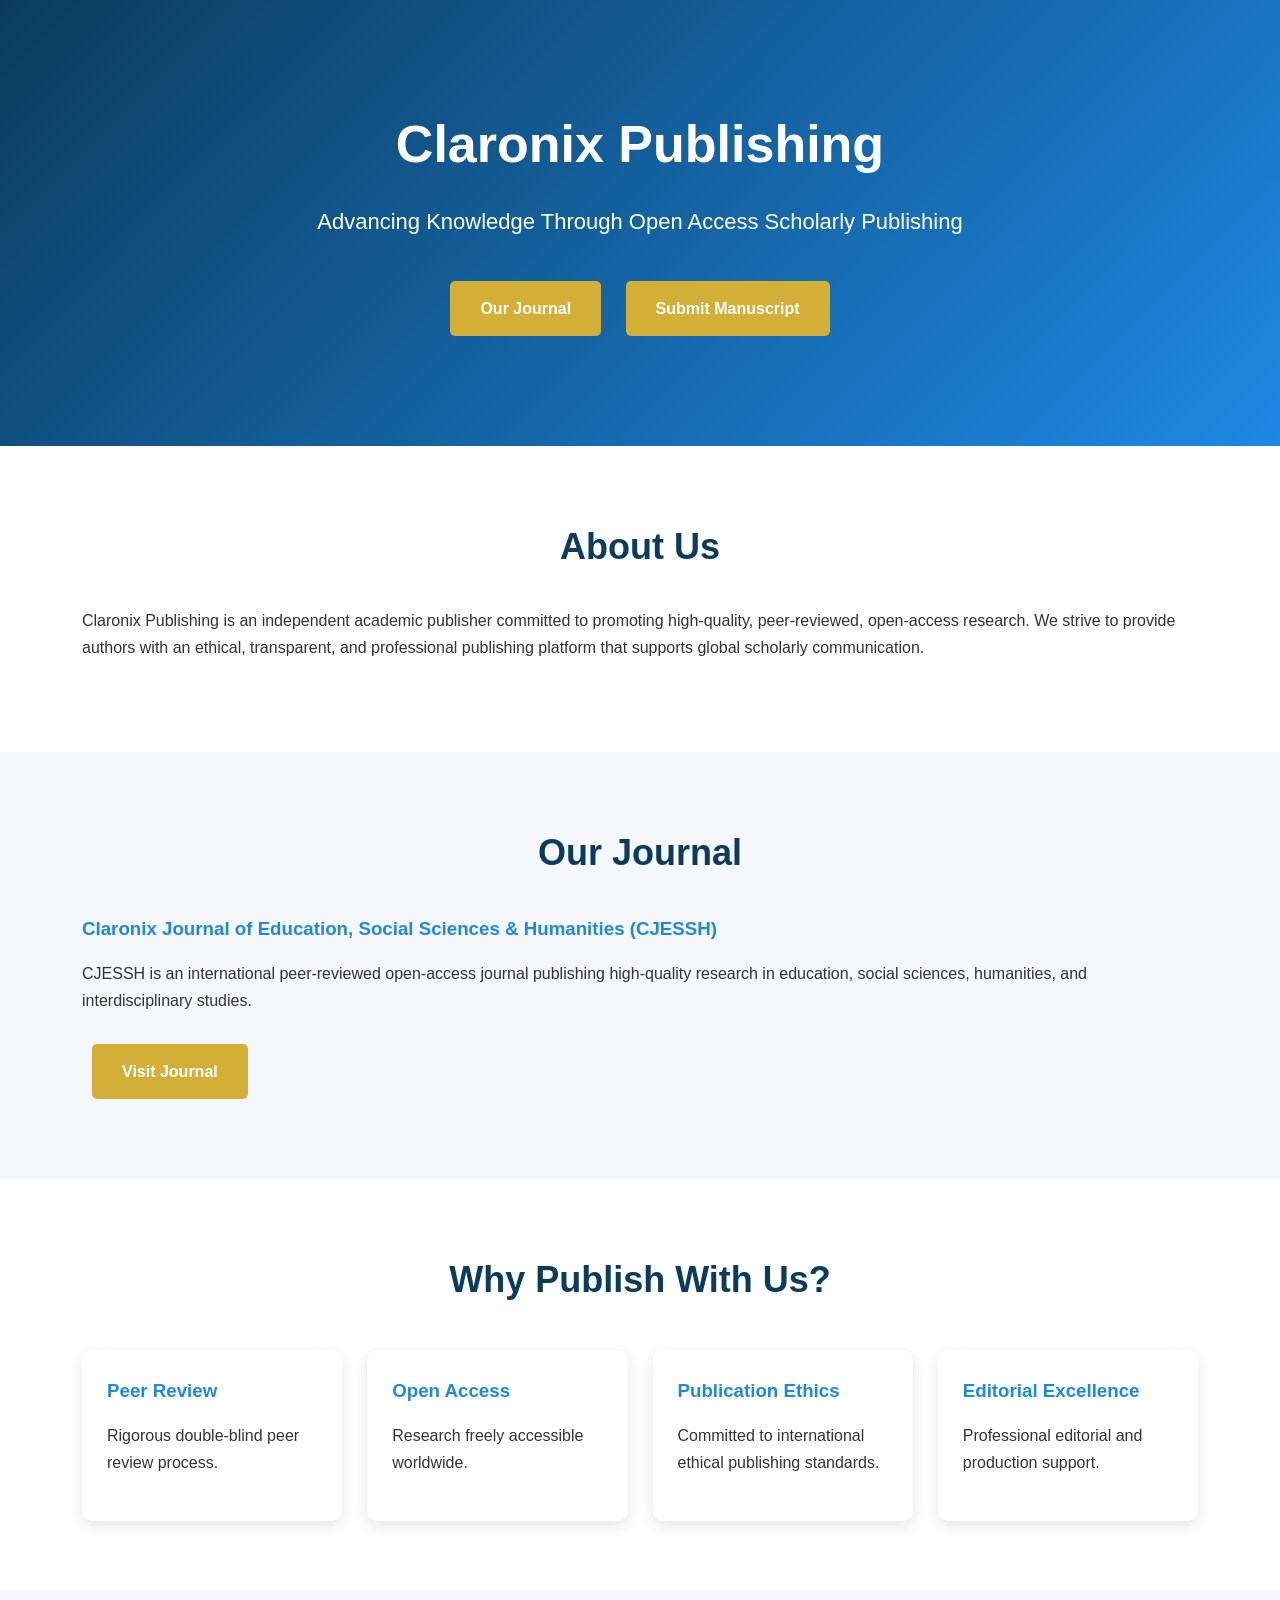
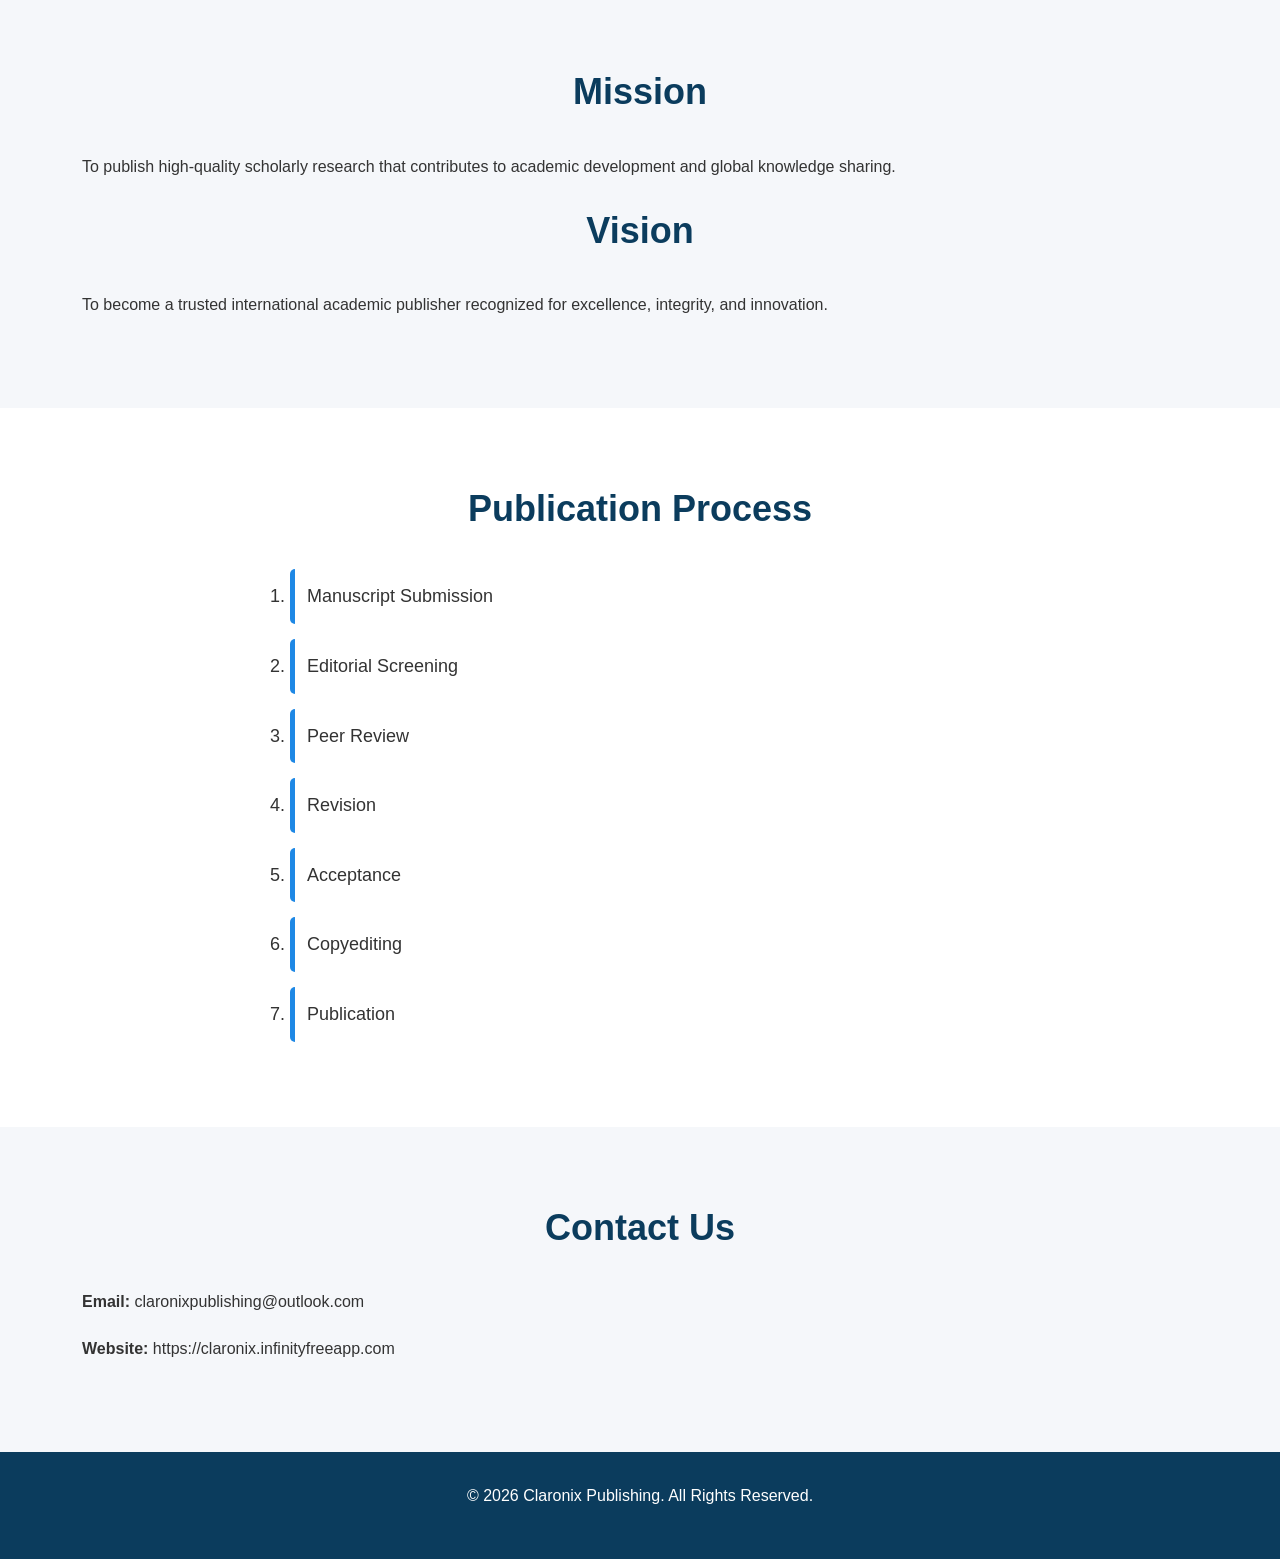
==== index.html @ 6aab6c00 "Add files via upload" ====
<!DOCTYPE html>
<html lang="en">
<head>
<meta charset="UTF-8">
<meta name="viewport" content="width=device-width, initial-scale=1.0">
<title>Claronix Publishing</title>
<link rel="stylesheet" href="style.css">
</head>

<body>

<header>
    <div class="container">
        <h1>Claronix Publishing</h1>
        <p>Advancing Knowledge Through Open Access Scholarly Publishing</p>

        <a href="#journal" class="btn">Our Journal</a>
        <a href="https://claronix.infinityfreeapp.com/index.php/cjessh" class="btn">Submit Manuscript</a>
    </div>
</header>

<section id="about">
<div class="container">
<h2>About Us</h2>

<p>
Claronix Publishing is an independent academic publisher committed to promoting
high-quality, peer-reviewed, open-access research. We strive to provide authors
with an ethical, transparent, and professional publishing platform that supports
global scholarly communication.
</p>

</div>
</section>

<section id="journal">
<div class="container">

<h2>Our Journal</h2>

<h3>Claronix Journal of Education, Social Sciences & Humanities (CJESSH)</h3>

<p>
CJESSH is an international peer-reviewed open-access journal publishing
high-quality research in education, social sciences, humanities,
and interdisciplinary studies.
</p>

<a href="https://claronix.infinityfreeapp.com/index.php/cjessh" class="btn">
Visit Journal
</a>

</div>
</section>

<section id="why">

<div class="container">

<h2>Why Publish With Us?</h2>

<div class="cards">

<div class="card">
<h3>Peer Review</h3>
<p>Rigorous double-blind peer review process.</p>
</div>

<div class="card">
<h3>Open Access</h3>
<p>Research freely accessible worldwide.</p>
</div>

<div class="card">
<h3>Publication Ethics</h3>
<p>Committed to international ethical publishing standards.</p>
</div>

<div class="card">
<h3>Editorial Excellence</h3>
<p>Professional editorial and production support.</p>
</div>

</div>

</div>

</section>

<section>

<div class="container">

<h2>Mission</h2>

<p>
To publish high-quality scholarly research that contributes to academic
development and global knowledge sharing.
</p>

<h2>Vision</h2>

<p>
To become a trusted international academic publisher recognized for excellence,
integrity, and innovation.
</p>

</div>

</section>

<section>

<div class="container">

<h2>Publication Process</h2>

<ol>

<li>Manuscript Submission</li>

<li>Editorial Screening</li>

<li>Peer Review</li>

<li>Revision</li>

<li>Acceptance</li>

<li>Copyediting</li>

<li>Publication</li>

</ol>

</div>

</section>

<section>

<div class="container">

<h2>Contact Us</h2>

<p><strong>Email:</strong> claronixpublishing@outlook.com</p>

<p><strong>Website:</strong> https://claronix.infinityfreeapp.com</p>

</div>

</section>

<footer>

<div class="container">

<p>© 2026 Claronix Publishing. All Rights Reserved.</p>

</div>

</footer>

</body>
</html>
---- style.css ----
/* ===========================
   Claronix Publishing Website
   style.css
=========================== */

*{
    margin:0;
    padding:0;
    box-sizing:border-box;
}

body{
    font-family:Arial, Helvetica, sans-serif;
    background:#f5f7fa;
    color:#333;
    line-height:1.7;
}

.container{
    width:90%;
    max-width:1200px;
    margin:auto;
}

/* Header */

header{
    background:linear-gradient(135deg,#0B3C5D,#1E88E5);
    color:#fff;
    text-align:center;
    padding:100px 20px;
}

header h1{
    font-size:52px;
    margin-bottom:15px;
}

header p{
    font-size:22px;
    margin-bottom:30px;
}

.btn{
    display:inline-block;
    margin:10px;
    padding:14px 30px;
    background:#D4AF37;
    color:#fff;
    text-decoration:none;
    border-radius:5px;
    font-weight:bold;
    transition:.3s;
}

.btn:hover{
    background:#b38f2b;
}

/* Sections */

section{
    padding:70px 20px;
}

section:nth-child(even){
    background:#ffffff;
}

section:nth-child(odd){
    background:#f5f7fa;
}

h2{
    text-align:center;
    color:#0B3C5D;
    font-size:36px;
    margin-bottom:30px;
}

h3{
    color:#1E88E5;
    margin-bottom:15px;
}

p{
    margin-bottom:20px;
}

/* Cards */

.cards{
    display:grid;
    grid-template-columns:repeat(auto-fit,minmax(250px,1fr));
    gap:25px;
    margin-top:40px;
}

.card{
    background:#fff;
    padding:25px;
    border-radius:10px;
    box-shadow:0 5px 15px rgba(0,0,0,.1);
    transition:.3s;
}

.card:hover{
    transform:translateY(-8px);
}

/* Ordered List */

ol{
    max-width:700px;
    margin:auto;
    font-size:18px;
}

ol li{
    margin-bottom:15px;
    padding:12px;
    background:#fff;
    border-left:5px solid #1E88E5;
    border-radius:5px;
}

/* Footer */

footer{
    background:#0B3C5D;
    color:#fff;
    text-align:center;
    padding:30px;
}

/* Responsive */

@media(max-width:768px){

header{
    padding:70px 20px;
}

header h1{
    font-size:36px;
}

header p{
    font-size:18px;
}

h2{
    font-size:28px;
}

.btn{
    display:block;
    width:220px;
    margin:10px auto;
}

}
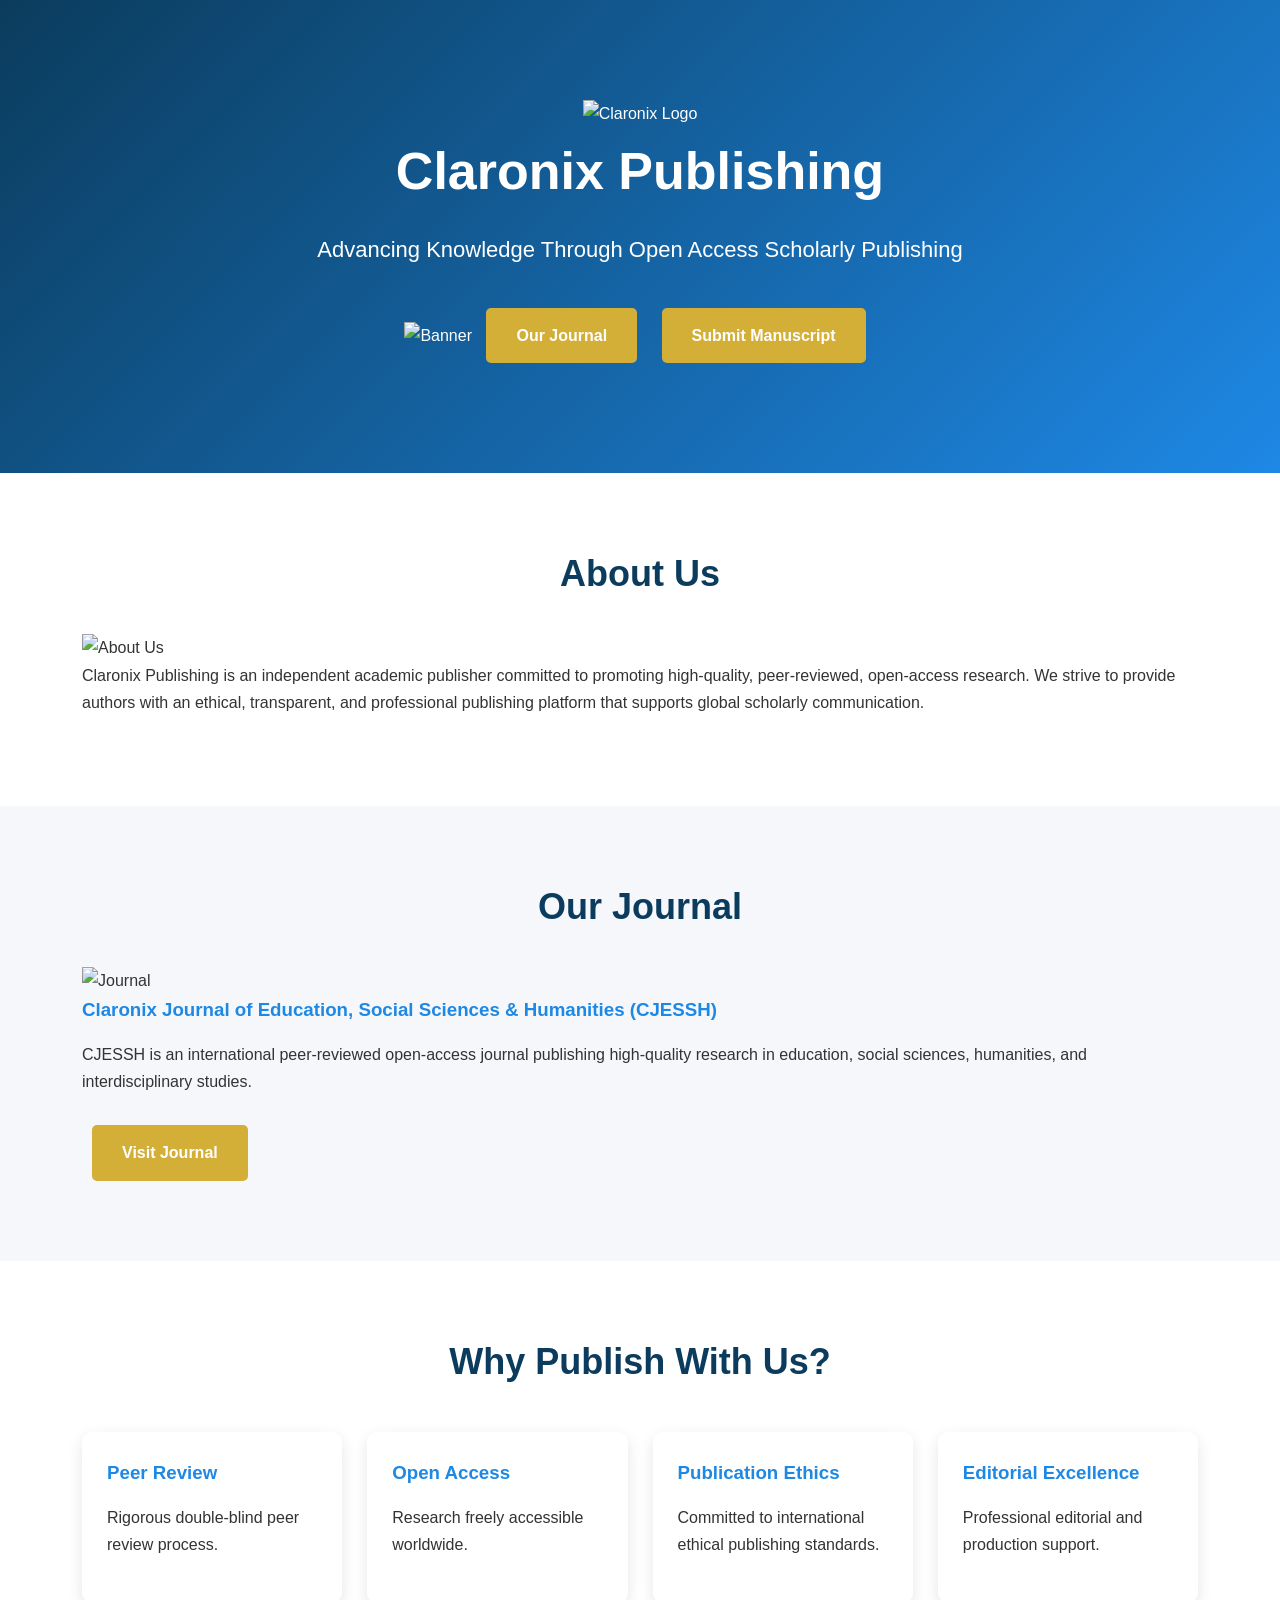
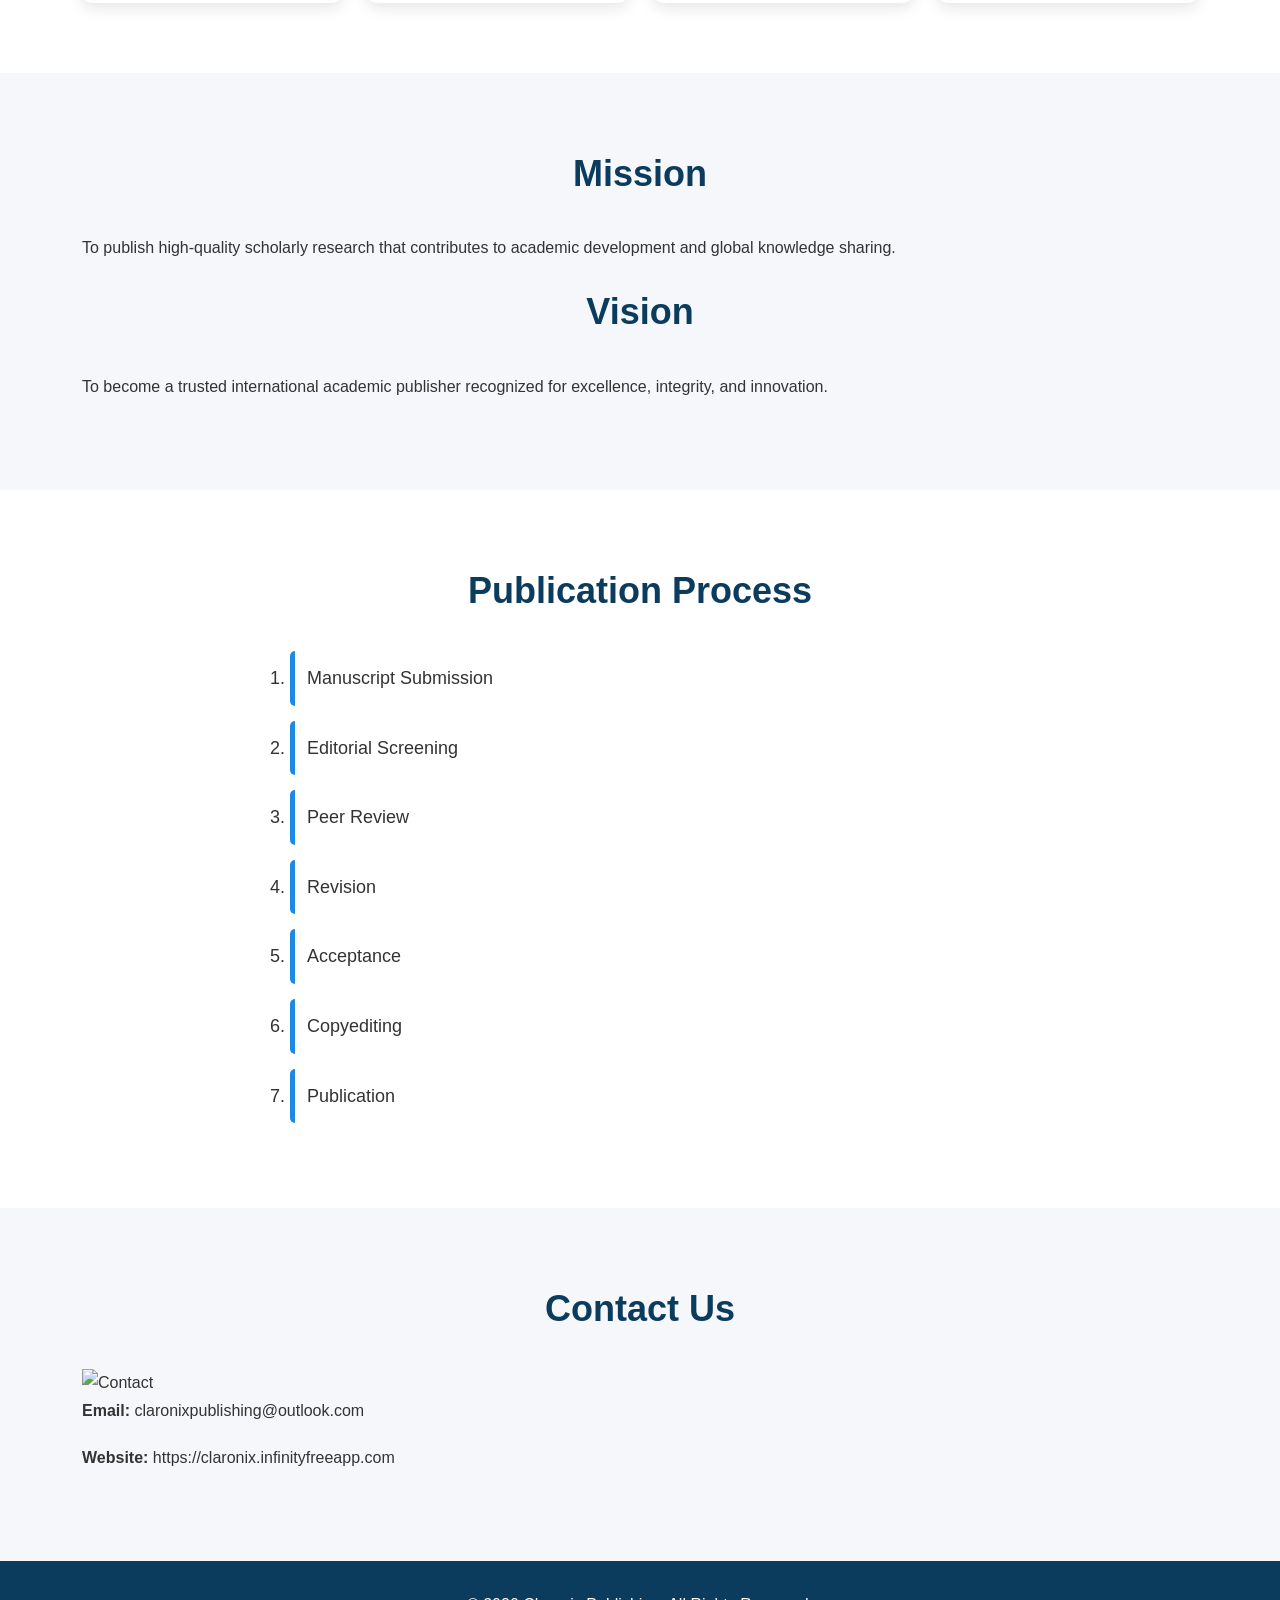
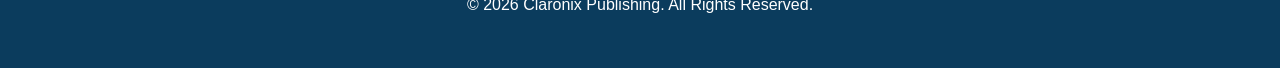
==== commit ea4ad569: "Update index.html" ====
--- a/index.html
+++ b/index.html
@@ -11,8 +11,14 @@
 
 <header>
     <div class="container">
+        
+                <img src="logo.jpg.png" alt="Claronix Logo" width="120">
+        
         <h1>Claronix Publishing</h1>
+        
         <p>Advancing Knowledge Through Open Access Scholarly Publishing</p>
+        
+        <img src="banner.png.png" alt="Banner" width="100%">
 
         <a href="#journal" class="btn">Our Journal</a>
         <a href="https://claronix.infinityfreeapp.com/index.php/cjessh" class="btn">Submit Manuscript</a>
@@ -22,6 +28,8 @@
 <section id="about">
 <div class="container">
 <h2>About Us</h2>
+    
+    <img src="about.jpg.png" alt="About Us" width="300">
 
 <p>
 Claronix Publishing is an independent academic publisher committed to promoting
@@ -37,6 +45,8 @@
 <div class="container">
 
 <h2>Our Journal</h2>
+    
+    <img src="journal.jpg.png" alt="Journal" width="300">
 
 <h3>Claronix Journal of Education, Social Sciences & Humanities (CJESSH)</h3>
 
@@ -143,6 +153,8 @@
 
 <h2>Contact Us</h2>
 
+    <img src="contact.jpg.png" alt="Contact" width="250">
+
 <p><strong>Email:</strong> claronixpublishing@outlook.com</p>
 
 <p><strong>Website:</strong> https://claronix.infinityfreeapp.com</p>
@@ -162,4 +174,4 @@
 </footer>
 
 </body>
-</html>+</html>
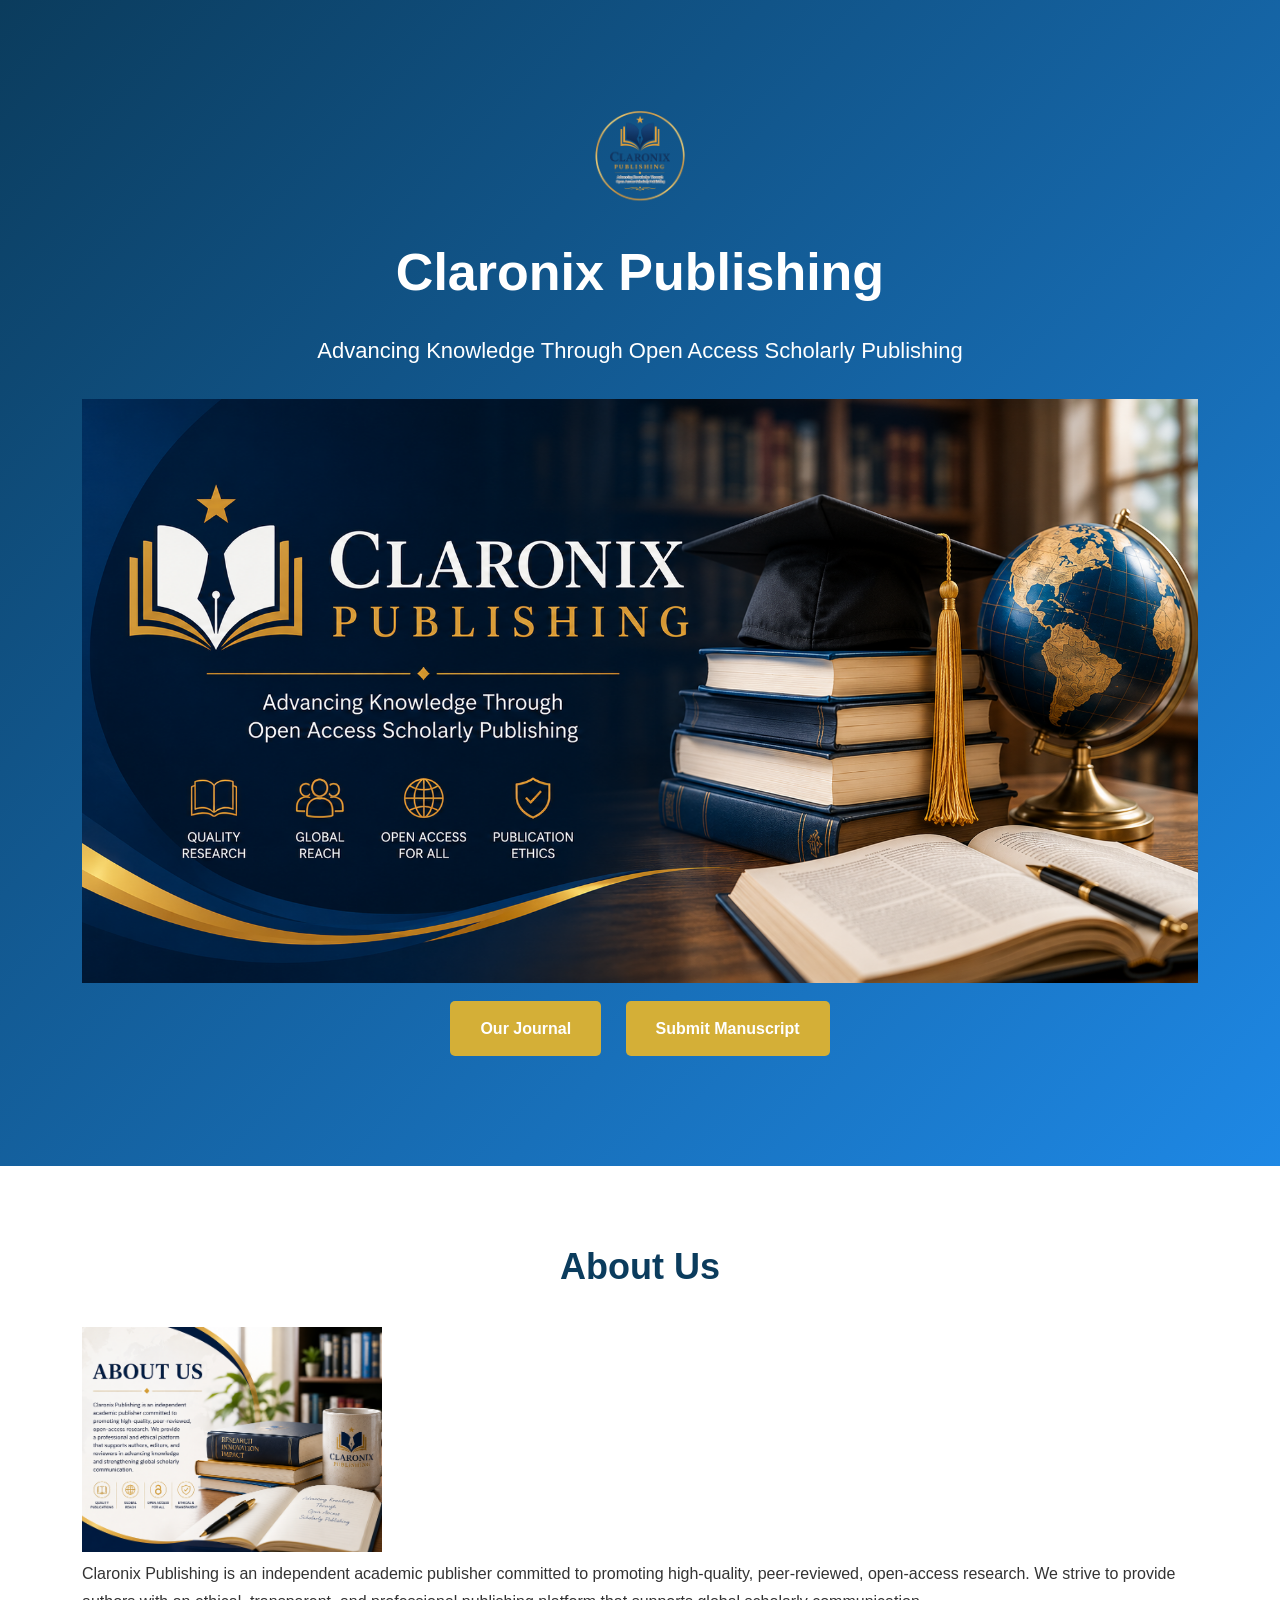
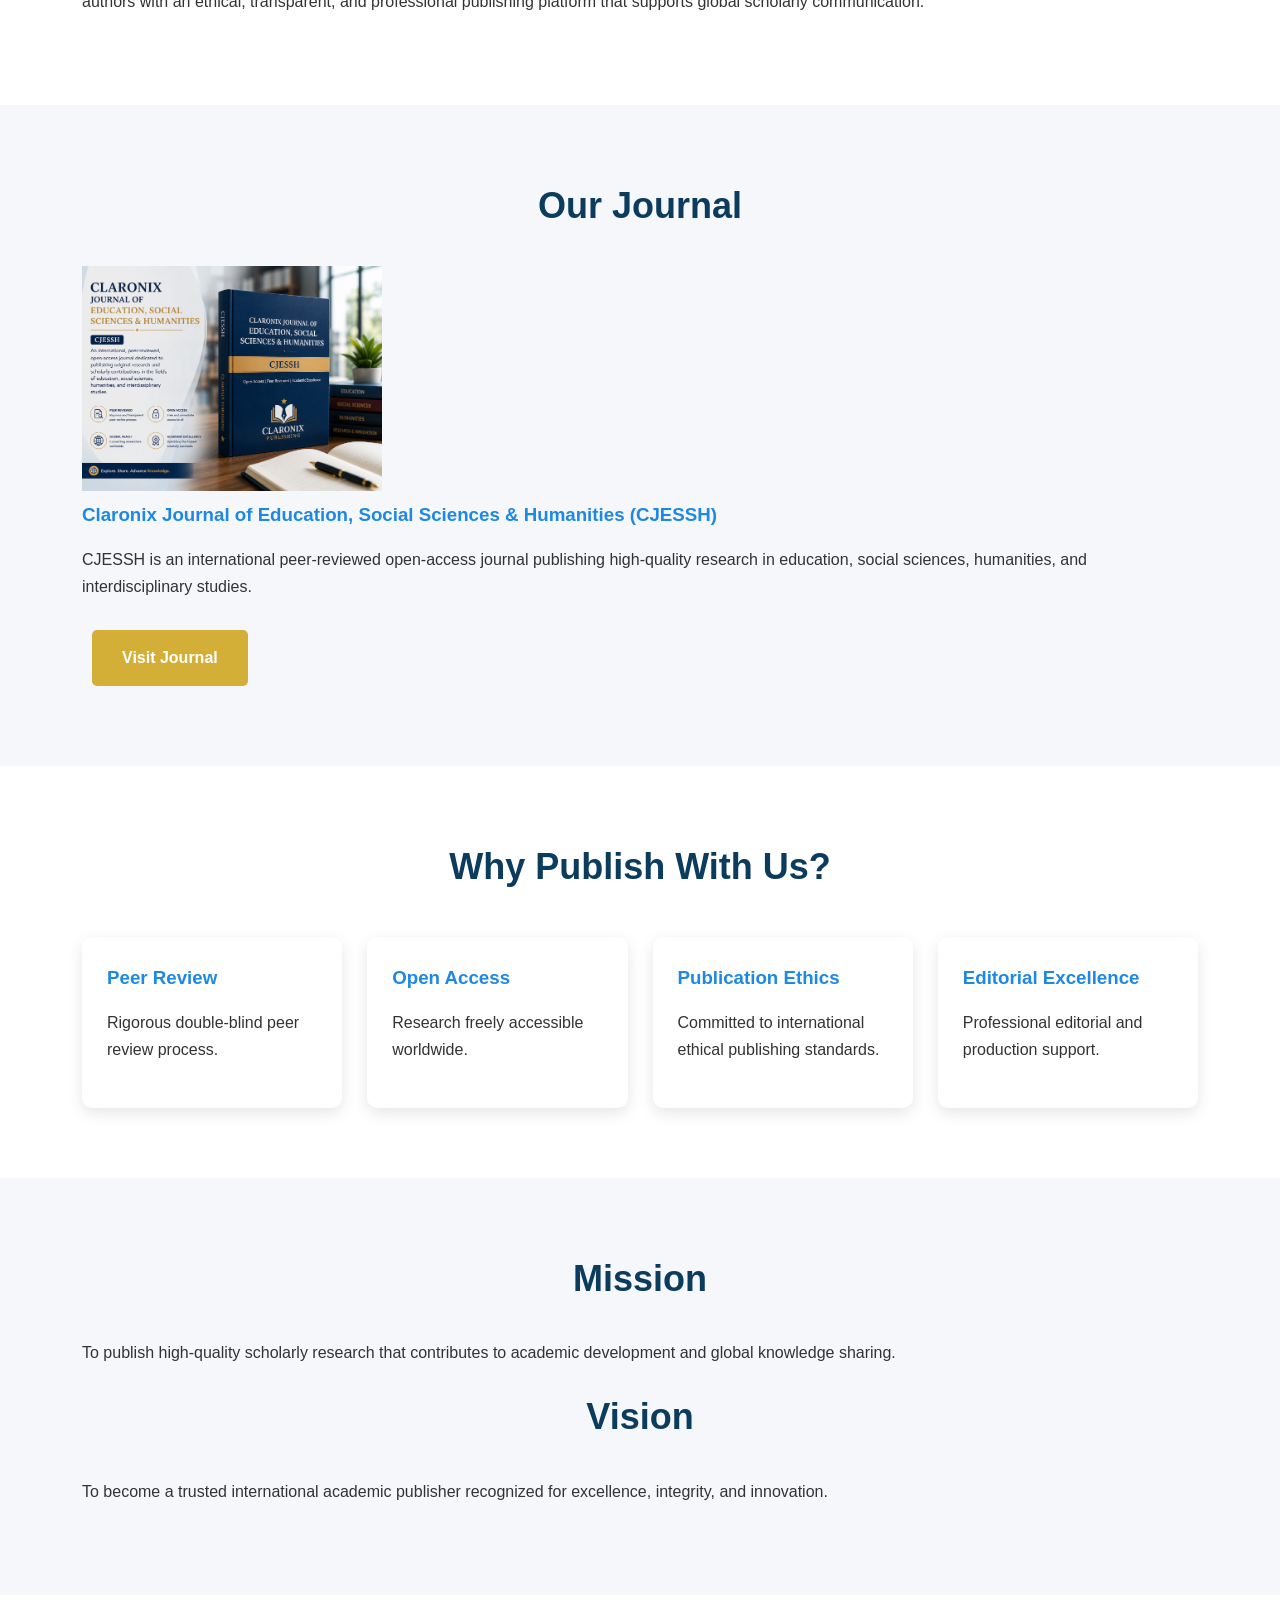
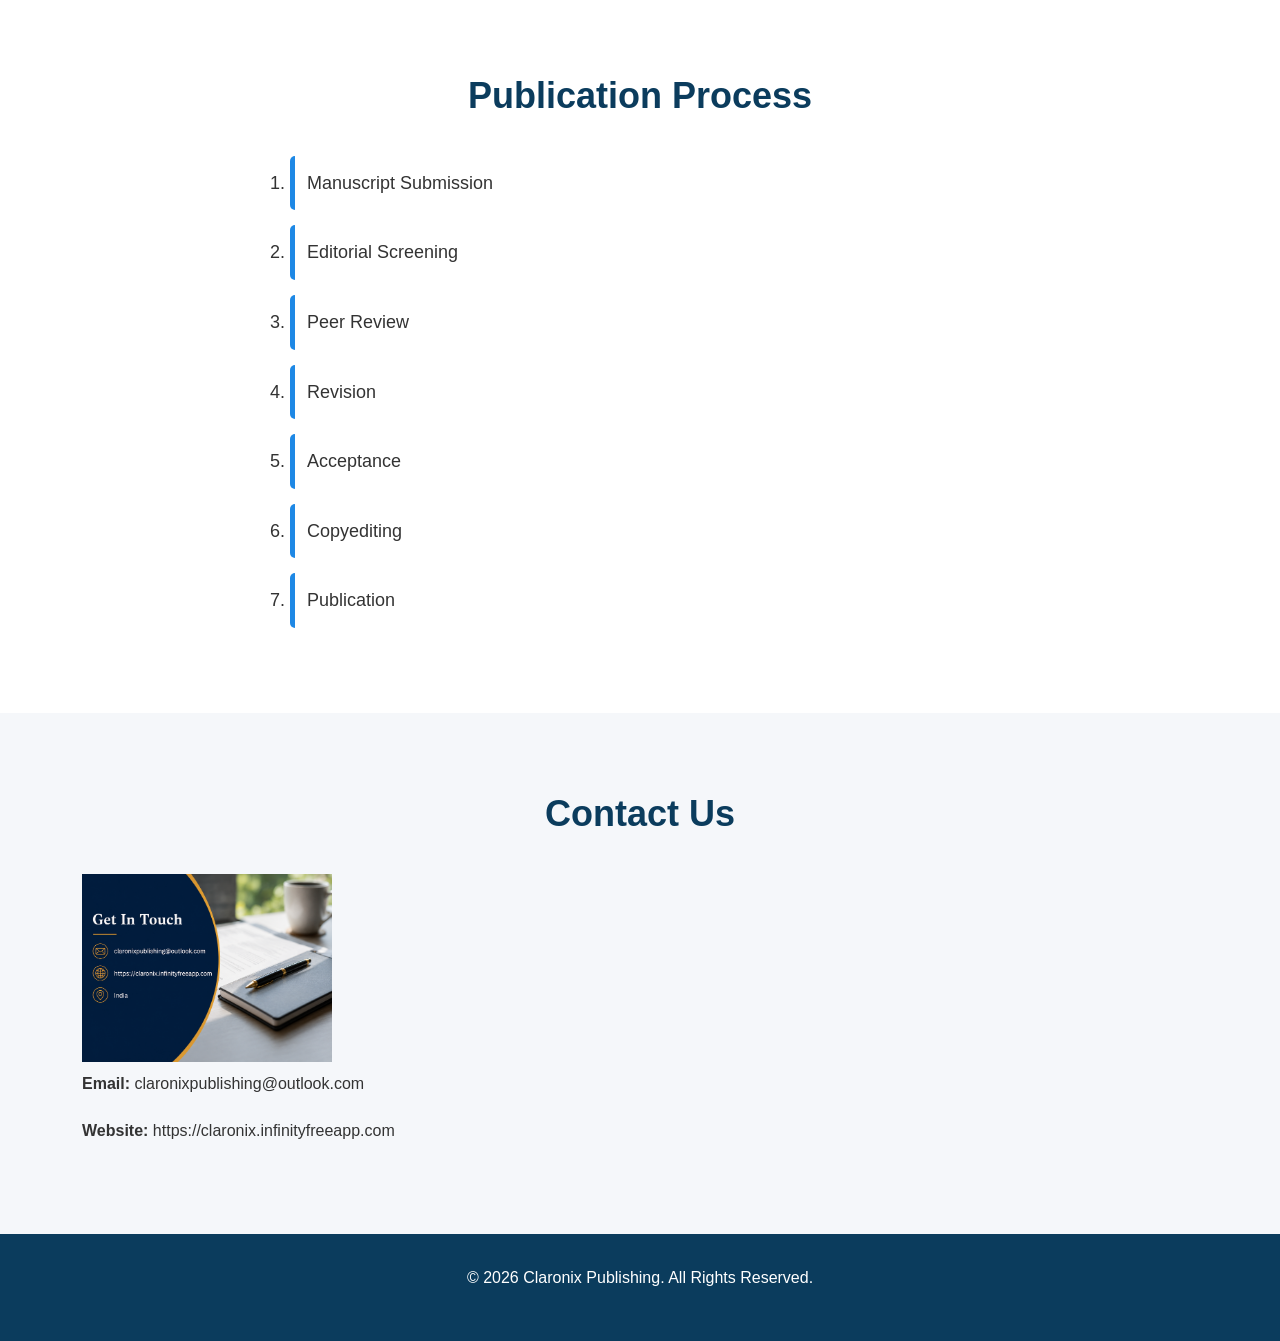
==== commit 058562f0: "Update index.html" ====
--- a/index.html
+++ b/index.html
@@ -12,13 +12,13 @@
 <header>
     <div class="container">
         
-                <img src="logo.jpg.png" alt="Claronix Logo" width="120">
+                <img src="logo.png" alt="Claronix Logo" width="120">
         
         <h1>Claronix Publishing</h1>
         
         <p>Advancing Knowledge Through Open Access Scholarly Publishing</p>
         
-        <img src="banner.png.png" alt="Banner" width="100%">
+        <img src="banner.png" alt="Banner" width="100%">
 
         <a href="#journal" class="btn">Our Journal</a>
         <a href="https://claronix.infinityfreeapp.com/index.php/cjessh" class="btn">Submit Manuscript</a>
@@ -29,7 +29,7 @@
 <div class="container">
 <h2>About Us</h2>
     
-    <img src="about.jpg.png" alt="About Us" width="300">
+    <img src="about.png" alt="About Us" width="300">
 
 <p>
 Claronix Publishing is an independent academic publisher committed to promoting
@@ -46,7 +46,7 @@
 
 <h2>Our Journal</h2>
     
-    <img src="journal.jpg.png" alt="Journal" width="300">
+    <img src="journal.png" alt="Journal" width="300">
 
 <h3>Claronix Journal of Education, Social Sciences & Humanities (CJESSH)</h3>
 
@@ -153,7 +153,7 @@
 
 <h2>Contact Us</h2>
 
-    <img src="contact.jpg.png" alt="Contact" width="250">
+    <img src="contact.png" alt="Contact" width="250">
 
 <p><strong>Email:</strong> claronixpublishing@outlook.com</p>
 
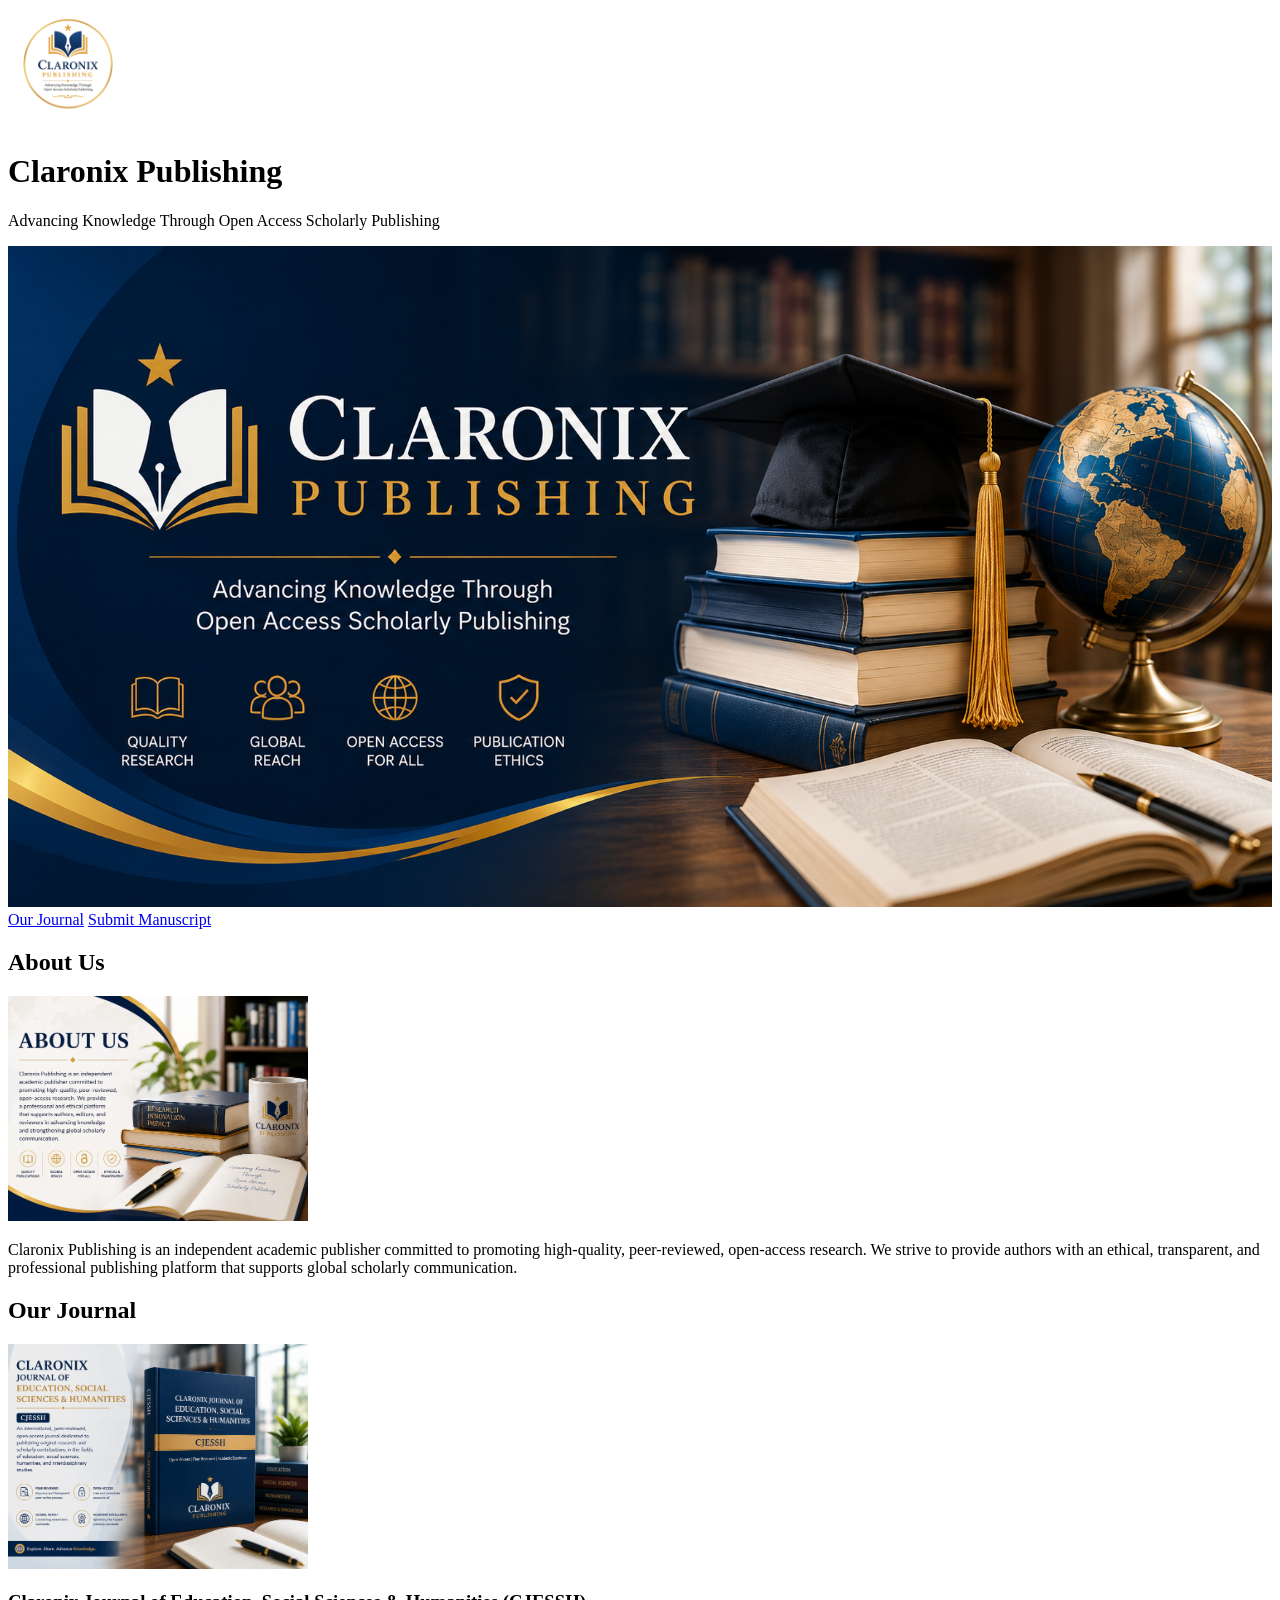
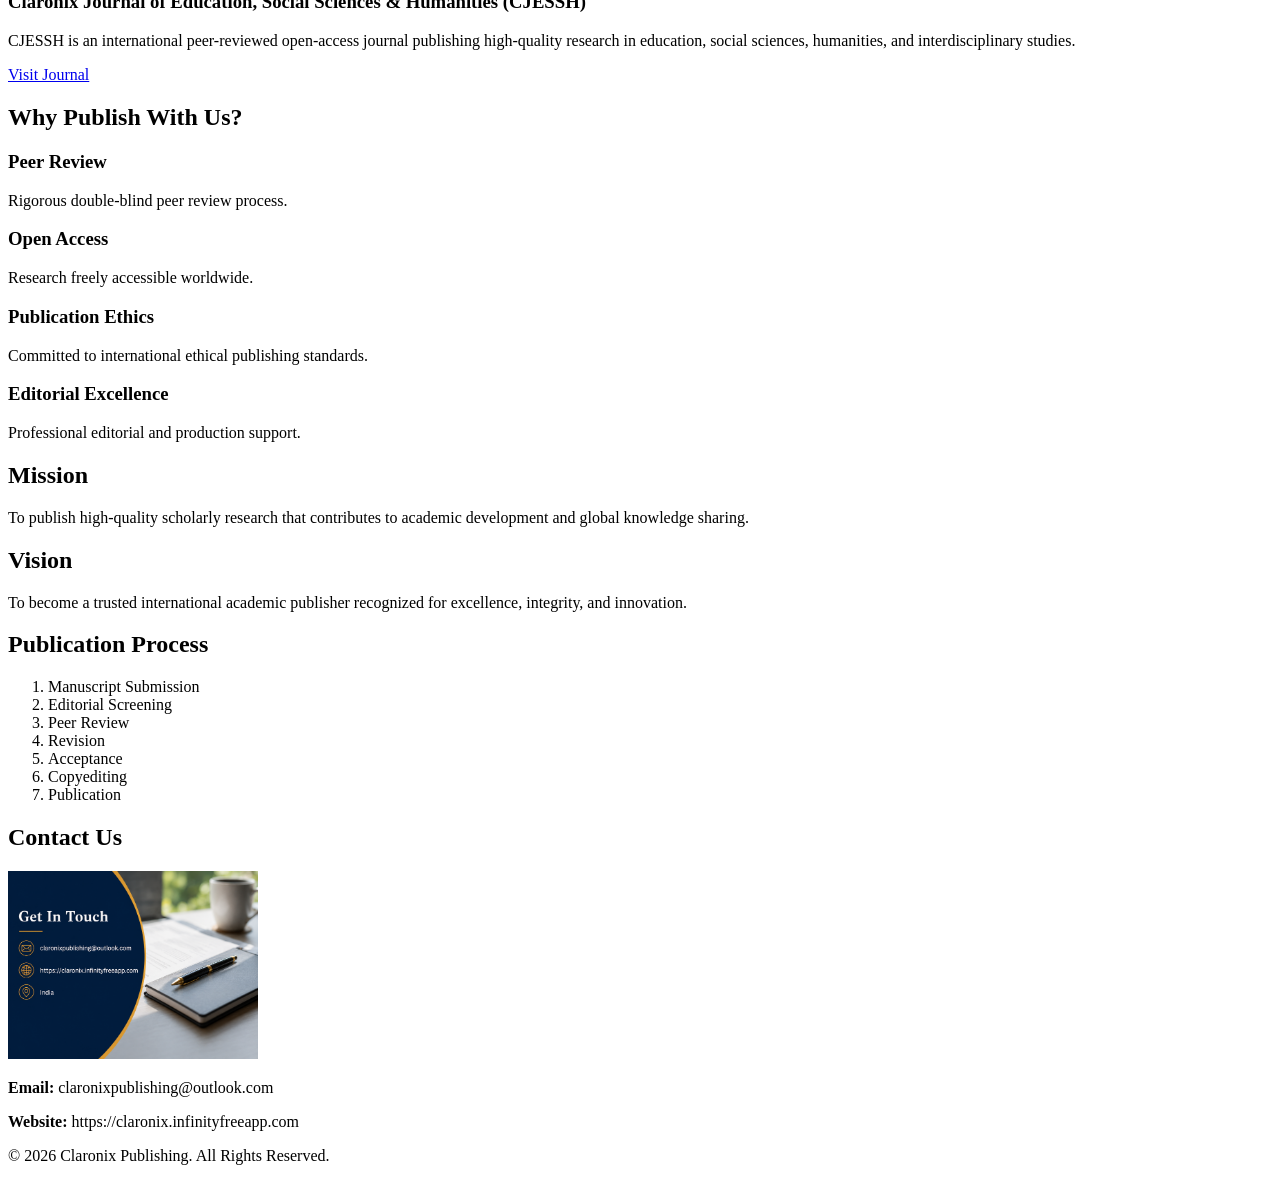
==== commit 53b3516f: "Update index.html" ====
--- a/index.html
+++ b/index.html
@@ -1,10 +1,24 @@
 <!DOCTYPE html>
 <html lang="en">
-<head>
+</head>
 <meta charset="UTF-8">
 <meta name="viewport" content="width=device-width, initial-scale=1.0">
-<title>Claronix Publishing</title>
-<link rel="stylesheet" href="style.css">
+<title>Claronix Publishing | Academic & Professional Publishing Services</title>
+<meta name="description" content="Claronix Publishing provides academic publishing, journal publishing, ISBN services, editing, and research publication support.">
+<link rel="canonical" href="https://claronix.github.io/Claronix-publishing/">
+<meta property="og:title" content="Claronix Publishing">
+<meta property="og:description" content="Academic & Professional Publishing Services">
+<meta property="og:url" content="https://claronix.github.io/Claronix-publishing/">
+<meta property="og:type" content="website">
+    <script type="application/ld+json">
+{
+  "@context":"https://schema.org",
+  "@type":"Organization",
+  "name":"Claronix Publishing",
+  "url":"https://claronix.github.io/Claronix-publishing/",
+  "logo":"https://claronix.github.io/Claronix-publishing/logo.png"
+}
+</script>
 </head>
 
 <body>
